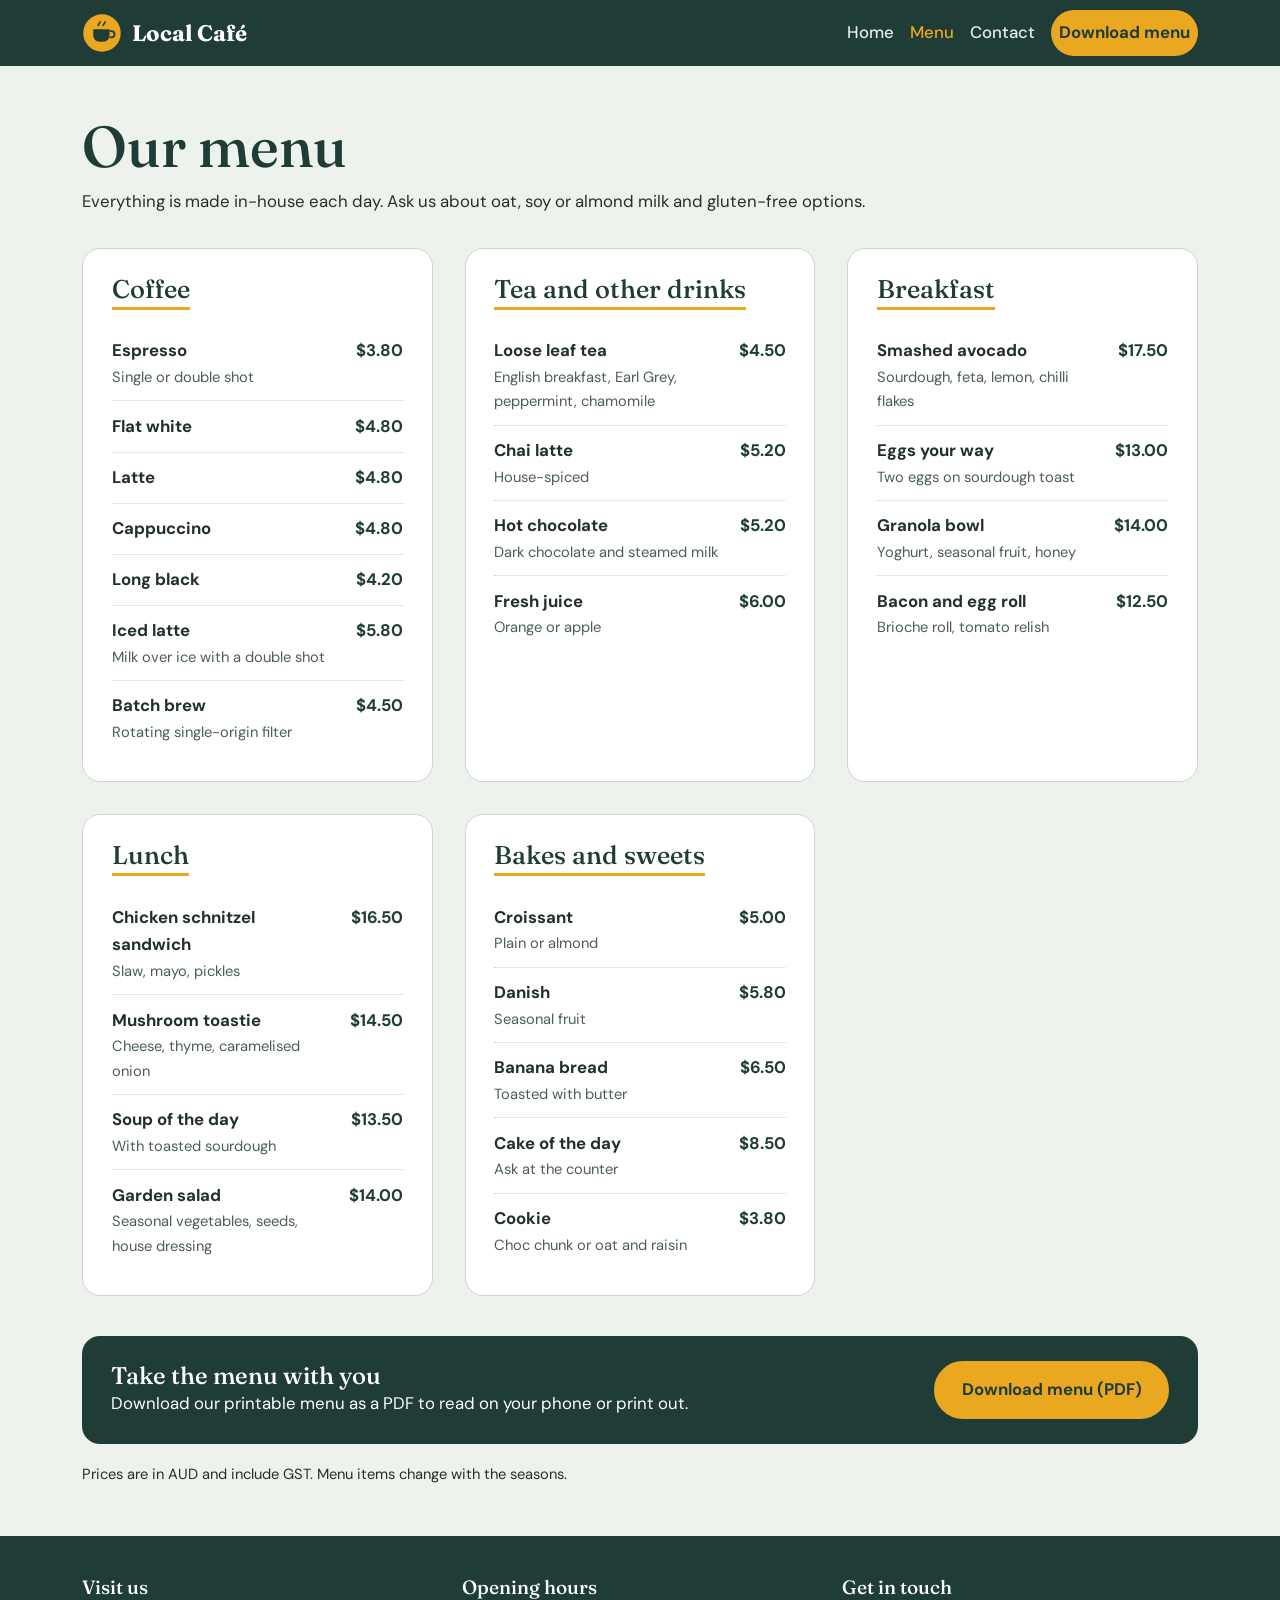
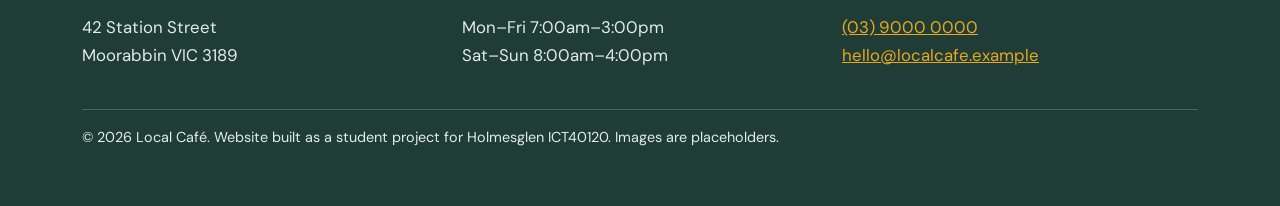
==== menu.html @ 85221fcc "Add files via upload" ====
<!DOCTYPE html>
<html lang="en-AU">

<head>
  <meta charset="UTF-8">
  <meta name="viewport" content="width=device-width, initial-scale=1.0">

  <title>Menu | Local Café Moorabbin</title>
  <meta name="description" content="Menu for Local Café in Moorabbin: coffee, tea, breakfast, lunch and sweet treats. Read it online or download the PDF menu.">

  <!-- Open Graph -->
  <meta property="og:title" content="Menu | Local Café Moorabbin">
  <meta property="og:description" content="Menu for Local Café in Moorabbin: coffee, tea, breakfast, lunch and sweet treats. Read it online or download the PDF menu.">
  <meta property="og:type" content="website">

  <link rel="icon" href="img/logo.svg" type="image/svg+xml">
  <link href="https://cdn.jsdelivr.net/npm/bootstrap@5.3.3/dist/css/bootstrap.min.css" rel="stylesheet" type="text/css">
  <link rel="stylesheet" href="css/style.css" type="text/css">
</head>

<body>
  <a class="skip-link" href="#main">Skip to main content</a>

  <!-- ===== Header / navigation ===== -->
  <header>
    <nav class="navbar navbar-expand-lg navbar-dark site-nav" aria-label="Main navigation">
      <div class="container">

        <a class="navbar-brand" href="index.html">
          <img src="img/logo.svg" alt="" width="40" height="40">Local Café
        </a>

        <button class="navbar-toggler" type="button"
                data-bs-toggle="collapse" data-bs-target="#mainNav"
                aria-controls="mainNav" aria-expanded="false" aria-label="Toggle navigation">
          <span class="navbar-toggler-icon"></span>
        </button>

        <div class="collapse navbar-collapse" id="mainNav">
          <ul class="navbar-nav ms-auto align-items-lg-center">
            <li class="nav-item"><a class="nav-link" href="index.html">Home</a></li>
            <li class="nav-item"><a class="nav-link" href="menu.html" aria-current="page">Menu</a></li>
            <li class="nav-item"><a class="nav-link" href="contact.html">Contact</a></li>
            <li class="nav-item"><a class="nav-link nav-cta" href="menu.html#download">Download menu</a></li>
          </ul>
        </div>

      </div>
    </nav>
  </header>


  <main id="main">
    <div class="container">

      <div class="page-title">
        <h1>Our menu</h1>
        <p>Everything is made in-house each day. Ask us about oat, soy or almond milk and gluten-free options.</p>
      </div>

      <div class="menu-grid">

        <!-- ===== Coffee ===== -->
        <section class="menu-card" aria-labelledby="m-coffee">
          <h2 id="m-coffee">Coffee</h2>
          <ul class="menu-list">
            <li>
              <span>
                <strong>Espresso</strong>
                <span class="desc">Single or double shot</span>
              </span>
              <span class="price">$3.80</span>
            </li>
            <li>
              <span><strong>Flat white</strong></span>
              <span class="price">$4.80</span>
            </li>
            <li>
              <span><strong>Latte</strong></span>
              <span class="price">$4.80</span>
            </li>
            <li>
              <span><strong>Cappuccino</strong></span>
              <span class="price">$4.80</span>
            </li>
            <li>
              <span><strong>Long black</strong></span>
              <span class="price">$4.20</span>
            </li>
            <li>
              <span>
                <strong>Iced latte</strong>
                <span class="desc">Milk over ice with a double shot</span>
              </span>
              <span class="price">$5.80</span>
            </li>
            <li>
              <span>
                <strong>Batch brew</strong>
                <span class="desc">Rotating single-origin filter</span>
              </span>
              <span class="price">$4.50</span>
            </li>
          </ul>
        </section>

        <!-- ===== Tea and other drinks ===== -->
        <section class="menu-card" aria-labelledby="m-tea">
          <h2 id="m-tea">Tea and other drinks</h2>
          <ul class="menu-list">
            <li>
              <span>
                <strong>Loose leaf tea</strong>
                <span class="desc">English breakfast, Earl Grey, peppermint, chamomile</span>
              </span>
              <span class="price">$4.50</span>
            </li>
            <li>
              <span>
                <strong>Chai latte</strong>
                <span class="desc">House-spiced</span>
              </span>
              <span class="price">$5.20</span>
            </li>
            <li>
              <span>
                <strong>Hot chocolate</strong>
                <span class="desc">Dark chocolate and steamed milk</span>
              </span>
              <span class="price">$5.20</span>
            </li>
            <li>
              <span>
                <strong>Fresh juice</strong>
                <span class="desc">Orange or apple</span>
              </span>
              <span class="price">$6.00</span>
            </li>
          </ul>
        </section>

        <!-- ===== Breakfast ===== -->
        <section class="menu-card" aria-labelledby="m-breakfast">
          <h2 id="m-breakfast">Breakfast</h2>
          <ul class="menu-list">
            <li>
              <span>
                <strong>Smashed avocado</strong>
                <span class="desc">Sourdough, feta, lemon, chilli flakes</span>
              </span>
              <span class="price">$17.50</span>
            </li>
            <li>
              <span>
                <strong>Eggs your way</strong>
                <span class="desc">Two eggs on sourdough toast</span>
              </span>
              <span class="price">$13.00</span>
            </li>
            <li>
              <span>
                <strong>Granola bowl</strong>
                <span class="desc">Yoghurt, seasonal fruit, honey</span>
              </span>
              <span class="price">$14.00</span>
            </li>
            <li>
              <span>
                <strong>Bacon and egg roll</strong>
                <span class="desc">Brioche roll, tomato relish</span>
              </span>
              <span class="price">$12.50</span>
            </li>
          </ul>
        </section>

        <!-- ===== Lunch ===== -->
        <section class="menu-card" aria-labelledby="m-lunch">
          <h2 id="m-lunch">Lunch</h2>
          <ul class="menu-list">
            <li>
              <span>
                <strong>Chicken schnitzel sandwich</strong>
                <span class="desc">Slaw, mayo, pickles</span>
              </span>
              <span class="price">$16.50</span>
            </li>
            <li>
              <span>
                <strong>Mushroom toastie</strong>
                <span class="desc">Cheese, thyme, caramelised onion</span>
              </span>
              <span class="price">$14.50</span>
            </li>
            <li>
              <span>
                <strong>Soup of the day</strong>
                <span class="desc">With toasted sourdough</span>
              </span>
              <span class="price">$13.50</span>
            </li>
            <li>
              <span>
                <strong>Garden salad</strong>
                <span class="desc">Seasonal vegetables, seeds, house dressing</span>
              </span>
              <span class="price">$14.00</span>
            </li>
          </ul>
        </section>

        <!-- ===== Bakes and sweets ===== -->
        <section class="menu-card" aria-labelledby="m-bakes">
          <h2 id="m-bakes">Bakes and sweets</h2>
          <ul class="menu-list">
            <li>
              <span>
                <strong>Croissant</strong>
                <span class="desc">Plain or almond</span>
              </span>
              <span class="price">$5.00</span>
            </li>
            <li>
              <span>
                <strong>Danish</strong>
                <span class="desc">Seasonal fruit</span>
              </span>
              <span class="price">$5.80</span>
            </li>
            <li>
              <span>
                <strong>Banana bread</strong>
                <span class="desc">Toasted with butter</span>
              </span>
              <span class="price">$6.50</span>
            </li>
            <li>
              <span>
                <strong>Cake of the day</strong>
                <span class="desc">Ask at the counter</span>
              </span>
              <span class="price">$8.50</span>
            </li>
            <li>
              <span>
                <strong>Cookie</strong>
                <span class="desc">Choc chunk or oat and raisin</span>
              </span>
              <span class="price">$3.80</span>
            </li>
          </ul>
        </section>

      </div>


      <!-- ===== PDF download ===== -->
      <section class="download-box" id="download" aria-labelledby="dl-title">
        <div>
          <h2 id="dl-title">Take the menu with you</h2>
          <p>Download our printable menu as a PDF to read on your phone or print out.</p>
        </div>
        <a class="btn-cafe" href="files/local-cafe-menu.pdf" download>Download menu (PDF)</a>
      </section>

      <p class="mt-3"><small>Prices are in AUD and include GST. Menu items change with the seasons.</small></p>

    </div>
  </main>


  <!-- ===== Footer ===== -->
  <footer class="site-footer">
    <div class="container">

      <div class="footer-grid">

        <section aria-labelledby="f-visit">
          <h2 id="f-visit">Visit us</h2>
          <address>42 Station Street<br>Moorabbin VIC 3189</address>
        </section>

        <section aria-labelledby="f-hours">
          <h2 id="f-hours">Opening hours</h2>
          <p>Mon–Fri 7:00am–3:00pm<br>Sat–Sun 8:00am–4:00pm</p>
        </section>

        <section aria-labelledby="f-contact">
          <h2 id="f-contact">Get in touch</h2>
          <p>
            <a href="tel:+61390000000">(03) 9000 0000</a><br>
            <a href="mailto:hello@localcafe.example">hello@localcafe.example</a>
          </p>
        </section>

      </div>

      <p class="footer-bottom">
        &copy; 2026 Local Café. Website built as a student project for Holmesglen ICT40120.
        Images are placeholders.
      </p>

    </div>
  </footer>

  <script src="https://cdn.jsdelivr.net/npm/bootstrap@5.3.3/dist/js/bootstrap.bundle.min.js"></script>
</body>

</html>
---- css/style.css ----
@import url('https://fonts.googleapis.com/css2?family=DM+Sans:wght@400;500;700&family=Fraunces:opsz,wght@9..144,500;9..144,700&display=swap');

/* ==========================================================================
   Colour theme: primary 70% / complementary 25% / branding 5%
   ========================================================================== */

:root {
  --primary: #EEF2EC;         /* soft sage white - page backgrounds */
  --complementary: #1F3D36;   /* deep pine - nav, footer, headings */
  --branding: #E9A820;        /* mustard - buttons and highlights */
  --ink: #22302C;
  --card: #FFFFFF;
  --line: #CBD6CE;
}


/* ==========================================================================
   Base
   ========================================================================== */

*,
*::before,
*::after {
  box-sizing: border-box;
}

body {
  font-family: 'DM Sans', Arial, Helvetica, sans-serif;
  font-size: 1.05rem;
  line-height: 1.65;
  color: var(--ink);
  background-color: var(--primary);
  margin: 0;
}

h1,
h2,
h3 {
  font-family: 'Fraunces', Georgia, 'Times New Roman', serif;
  color: var(--complementary);
  line-height: 1.15;
}

h1 {
  font-size: clamp(2.2rem, 5vw, 3.6rem);
}

h2 {
  font-size: clamp(1.7rem, 3.5vw, 2.3rem);
  margin-bottom: 1rem;
}

h3 {
  font-size: 1.35rem;
}

a {
  color: var(--complementary);
}

a:focus-visible,
button:focus-visible,
input:focus-visible,
textarea:focus-visible,
select:focus-visible {
  outline: 3px solid var(--branding);
  outline-offset: 3px;
}

img {
  max-width: 100%;
  height: auto;
}


/* ==========================================================================
   Accessibility
   ========================================================================== */

.skip-link {
  position: absolute;
  left: -999px;
  top: 0;
  background: var(--branding);
  color: var(--complementary);
  padding: 0.6rem 1rem;
  z-index: 2000;
  font-weight: 700;
}

.skip-link:focus {
  left: 0;
}


/* ==========================================================================
   Navigation
   ========================================================================== */

.site-nav {
  background-color: var(--complementary);
}

.site-nav .navbar-brand {
  font-family: 'Fraunces', Georgia, serif;
  font-size: 1.4rem;
  font-weight: 700;
  color: #fff;
  display: flex;
  align-items: center;
  gap: 0.6rem;
}

.site-nav .navbar-brand img {
  width: 40px;
  height: 40px;
}

.site-nav .nav-link {
  color: #E3ECE6;
  font-weight: 500;
  padding: 0.6rem 1rem;
}

.site-nav .nav-link:hover,
.site-nav .nav-link[aria-current="page"] {
  color: var(--branding);
}

.nav-cta {
  background: var(--branding);
  color: var(--complementary) !important;
  border-radius: 999px;
  font-weight: 700 !important;
  margin-left: 0.5rem;
}

.nav-cta:hover {
  background: #fff;
}


/* ==========================================================================
   Buttons
   ========================================================================== */

.btn-cafe {
  display: inline-block;
  background: var(--branding);
  color: var(--complementary);
  font-weight: 700;
  text-decoration: none;
  padding: 0.8rem 1.6rem;
  border: 2px solid var(--branding);
  border-radius: 999px;
  transition: background 0.2s, color 0.2s;
}

.btn-cafe:hover {
  background: var(--complementary);
  color: #fff;
  border-color: var(--complementary);
}

.btn-outline {
  background: transparent;
  border-color: var(--complementary);
}

.btn-outline:hover {
  background: var(--complementary);
  color: #fff;
}


/* ==========================================================================
   Home page: hero
   ========================================================================== */

.hero {
  padding: 4rem 0;
}

.hero p.lead {
  font-size: 1.2rem;
  max-width: 34em;
}

.hero-actions {
  display: flex;
  flex-wrap: wrap;
  gap: 0.8rem;
  margin-top: 1.5rem;
}

.hero-img {
  width: 100%;
  height: 420px;
  object-fit: cover;
  border-radius: 28px 28px 120px 28px;
}


/* ==========================================================================
   Home page: sections and feature cards
   ========================================================================== */

.section {
  padding: 3.5rem 0;
}

.section-dark {
  background: var(--complementary);
  color: #E3ECE6;
}

.section-dark h2,
.section-dark h3 {
  color: #fff;
}

.section-dark a {
  color: var(--branding);
}

.feature-grid {
  display: grid;
  grid-template-columns: repeat(auto-fit, minmax(240px, 1fr));
  gap: 1.5rem;
}

.feature-card {
  background: var(--card);
  border: 1px solid var(--line);
  border-radius: 18px;
  overflow: hidden;
}

.feature-card img {
  width: 100%;
  height: 190px;
  object-fit: cover;
  display: block;
}

.feature-card div {
  padding: 1.2rem 1.4rem 1.5rem;
}

.feature-card h3 {
  margin-top: 0;
}


/* ==========================================================================
   Opening hours table
   ========================================================================== */

.hours-table {
  width: 100%;
  border-collapse: collapse;
}

.hours-table th,
.hours-table td {
  padding: 0.65rem 0;
  border-bottom: 1px solid rgba(255, 255, 255, 0.2);
  text-align: left;
}

.hours-table td {
  text-align: right;
}

.hours-light th,
.hours-light td {
  border-bottom-color: var(--line);
}


/* ==========================================================================
   Menu page
   ========================================================================== */

.page-title {
  padding: 3rem 0 1rem;
}

.menu-grid {
  display: grid;
  grid-template-columns: repeat(auto-fit, minmax(300px, 1fr));
  gap: 2rem;
}

.menu-card {
  background: var(--card);
  border: 1px solid var(--line);
  border-radius: 18px;
  padding: 1.6rem 1.8rem;
}

.menu-card h2 {
  font-size: 1.6rem;
  margin-top: 0;
  border-bottom: 3px solid var(--branding);
  display: inline-block;
  padding-bottom: 0.2rem;
}

.menu-list {
  list-style: none;
  padding: 0;
  margin: 0;
}

.menu-list li {
  display: flex;
  justify-content: space-between;
  gap: 1rem;
  padding: 0.7rem 0;
  border-bottom: 1px dotted var(--line);
}

.menu-list li:last-child {
  border-bottom: none;
}

.menu-list .desc {
  display: block;
  font-size: 0.92rem;
  color: #4B5E57;
}

.menu-list .price {
  font-weight: 700;
  white-space: nowrap;
  color: var(--complementary);
}

.download-box {
  background: var(--complementary);
  color: #fff;
  border-radius: 18px;
  padding: 1.6rem 1.8rem;
  display: flex;
  flex-wrap: wrap;
  align-items: center;
  justify-content: space-between;
  gap: 1rem;
  margin-top: 2.5rem;
}

.download-box h2 {
  color: #fff;
  margin: 0;
  font-size: 1.5rem;
}

.download-box p {
  margin: 0;
}


/* ==========================================================================
   Contact page
   ========================================================================== */

.contact-layout {
  display: grid;
  grid-template-columns: repeat(auto-fit, minmax(320px, 1fr));
  gap: 2rem;
}

.map-frame {
  width: 100%;
  height: 360px;
  border: 0;
  border-radius: 18px;
}

.contact-details {
  list-style: none;
  padding: 0;
}

.contact-details li {
  padding: 0.35rem 0;
}

.contact-details address {
  display: inline;
}

form.contact-form {
  background: var(--card);
  border: 1px solid var(--line);
  border-radius: 18px;
  padding: 1.8rem;
}

.contact-form label {
  display: block;
  margin-top: 1rem;
  font-weight: 700;
}

.contact-form input,
.contact-form textarea,
.contact-form select {
  width: 100%;
  margin-top: 0.3rem;
  padding: 0.7rem 0.8rem;
  font: inherit;
  border: 2px solid var(--line);
  border-radius: 10px;
  background: #fff;
}

.contact-form textarea {
  min-height: 140px;
  resize: vertical;
}

.contact-form button {
  margin-top: 1.4rem;
  cursor: pointer;
  font: inherit;
  font-weight: 700;
}


/* ==========================================================================
   Footer
   ========================================================================== */

.site-footer {
  background: var(--complementary);
  color: #E3ECE6;
  padding: 2.5rem 0;
  margin-top: 3rem;
}

.site-footer a {
  color: var(--branding);
}

.site-footer h2 {
  color: #fff;
  font-size: 1.2rem;
}

.footer-grid {
  display: grid;
  grid-template-columns: repeat(auto-fit, minmax(220px, 1fr));
  gap: 1.5rem;
}

.footer-bottom {
  margin-top: 1.5rem;
  padding-top: 1rem;
  border-top: 1px solid rgba(255, 255, 255, 0.2);
  font-size: 0.9rem;
}


/* ==========================================================================
   Responsive (scales components down for mobile)
   ========================================================================== */

@media (max-width: 768px) {
  .hero {
    padding: 2rem 0;
  }

  .hero-img {
    height: 260px;
    border-radius: 20px 20px 70px 20px;
    margin-top: 1.5rem;
  }

  .menu-list li {
    flex-direction: column;
    gap: 0.1rem;
  }

  .download-box {
    flex-direction: column;
    align-items: flex-start;
  }

  .nav-cta {
    margin: 0.5rem 0 0;
    display: inline-block;
  }
}

@media (prefers-reduced-motion: reduce) {
  * {
    transition: none !important;
  }
}
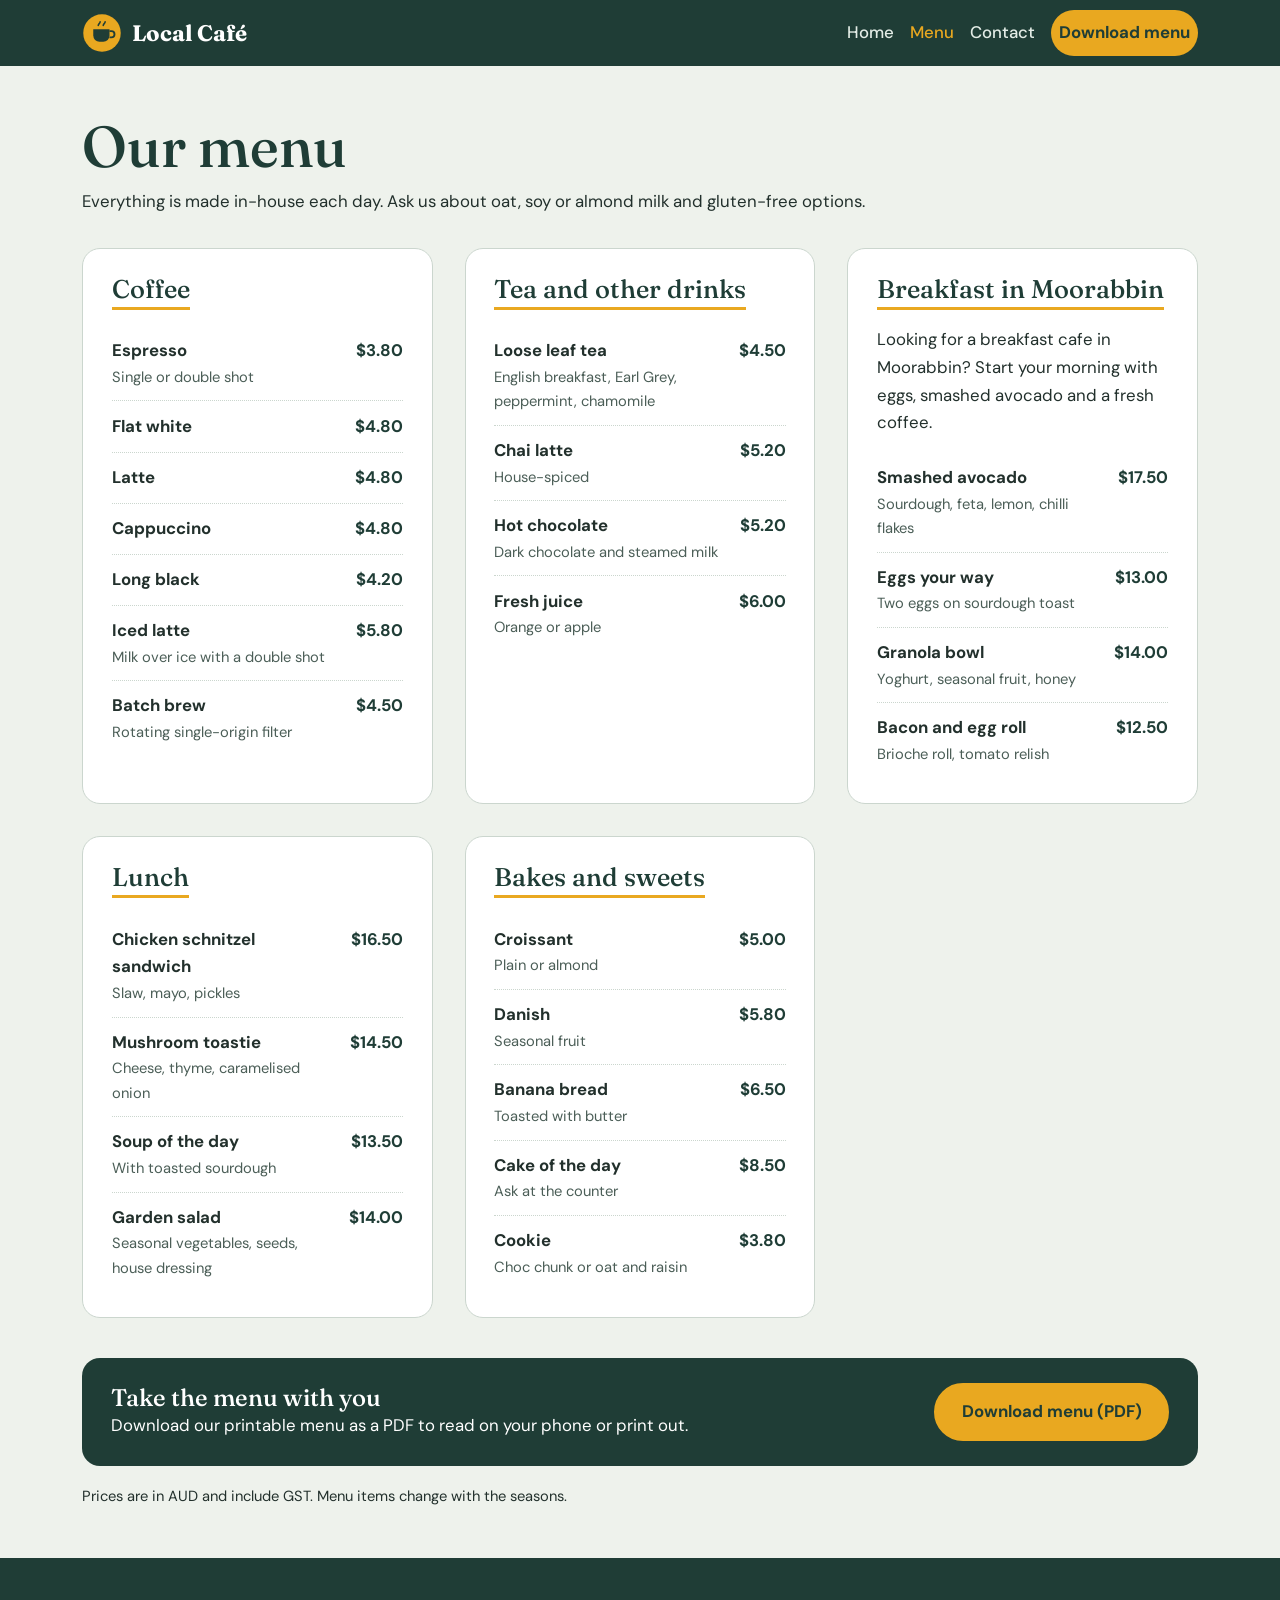
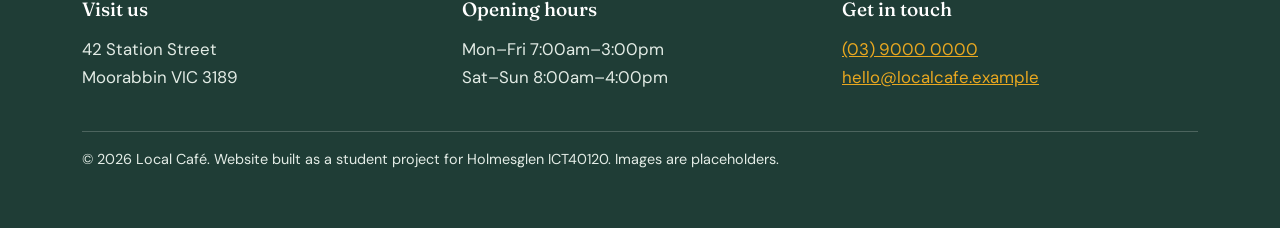
==== commit 2033bdd2: "Add files via upload" ====
--- a/menu.html
+++ b/menu.html
@@ -141,7 +141,8 @@
 
         <!-- ===== Breakfast ===== -->
         <section class="menu-card" aria-labelledby="m-breakfast">
-          <h2 id="m-breakfast">Breakfast</h2>
+          <h2 id="m-breakfast">Breakfast in Moorabbin</h2>
+          <p>Looking for a breakfast cafe in Moorabbin? Start your morning with eggs, smashed avocado and a fresh coffee.</p>
           <ul class="menu-list">
             <li>
               <span>
